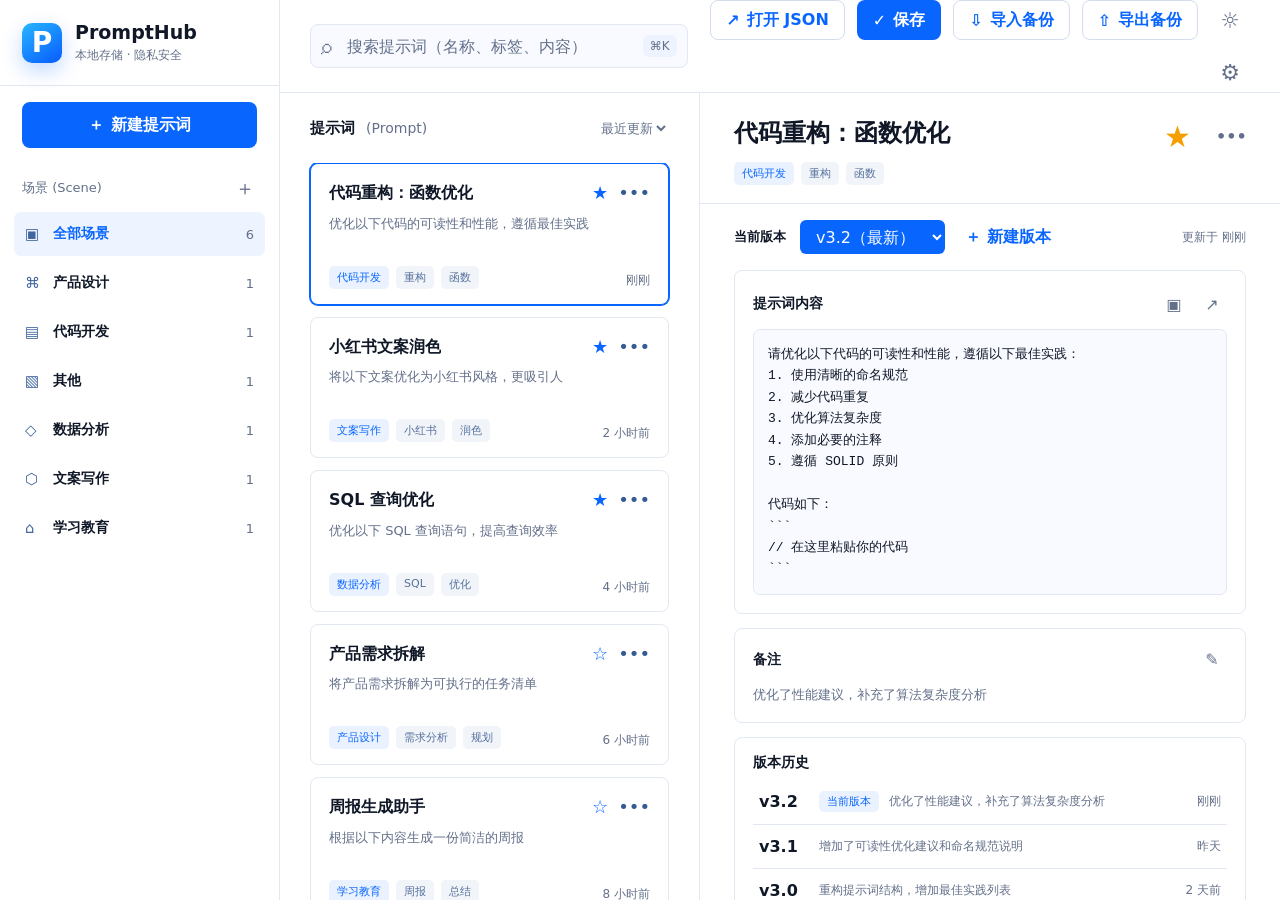
==== index.html @ c5b08ed6 "Add files via upload" ====
<!doctype html>
<html lang="zh-CN">
  <head>
    <meta charset="UTF-8" />
    <meta name="viewport" content="width=device-width, initial-scale=1.0" />
    <meta name="color-scheme" content="light dark" />
    <title>PromptHub</title>
    <meta name="application-name" content="PromptHub" />
    <meta name="apple-mobile-web-app-title" content="PromptHub" />
    <meta name="apple-mobile-web-app-capable" content="yes" />
    <meta name="mobile-web-app-capable" content="yes" />
    <meta name="theme-color" content="#0866ff" />
    <link rel="manifest" href="./manifest.webmanifest" />
    <link rel="icon" href="./icons/icon-192.png" sizes="192x192" />
    <link rel="apple-touch-icon" href="./icons/icon-192.png" />
    <link rel="stylesheet" href="./styles.css" />
  </head>
  <body>
    <div id="app" class="app-shell">
      <aside class="sidebar">
        <div class="brand">
          <div class="brand-mark">P</div>
          <div>
            <h1>PromptHub</h1>
            <p>本地存储 · 隐私安全</p>
          </div>
        </div>

        <button id="newPromptButton" class="primary-button new-prompt-button" type="button">
          <span aria-hidden="true">＋</span>
          新建提示词
        </button>

        <div class="sidebar-section">
          <div class="section-heading">
            <span>场景 (Scene)</span>
            <button id="newSceneButton" class="bare-icon-button" type="button" title="新建场景" aria-label="新建场景">＋</button>
          </div>
          <nav id="sceneList" class="scene-list" aria-label="场景列表"></nav>
        </div>

        <div class="sidebar-footer">
          <button id="manageButton" class="sidebar-footer-button" type="button">
            <span class="nav-icon" aria-hidden="true">⚙</span>
            <span>管理</span>
            <span aria-hidden="true">‹</span>
          </button>
        </div>
      </aside>

      <section class="main-shell">
        <header class="topbar">
          <label class="global-search">
            <span class="search-icon" aria-hidden="true">⌕</span>
            <input id="searchInput" type="search" placeholder="搜索提示词（名称、标签、内容）" />
            <kbd>⌘K</kbd>
          </label>

          <div class="topbar-actions">
            <button id="openJsonButton" class="outline-button" type="button"><span aria-hidden="true">↗</span>打开 JSON</button>
            <button id="saveFileButton" class="primary-button" type="button"><span aria-hidden="true">✓</span>保存</button>
            <label class="outline-button file-button">
              <span aria-hidden="true">⇩</span>
              导入备份
              <input id="importFile" type="file" accept="application/json,.json" />
            </label>
            <button id="exportButton" class="outline-button" type="button"><span aria-hidden="true">⇧</span>导出备份</button>
            <button id="installButton" class="outline-button hidden" type="button"><span aria-hidden="true">＋</span>安装</button>
            <button id="themeButton" class="topbar-icon-button" type="button" title="切换主题" aria-label="切换主题">☼</button>
            <button id="settingsButton" class="topbar-icon-button" type="button" title="设置" aria-label="设置">⚙</button>
          </div>
        </header>

        <main class="content-grid">
          <section class="prompt-column">
            <div class="column-heading">
              <div>
                <strong>提示词</strong>
                <span>(Prompt)</span>
              </div>
              <select id="sortSelect" class="sort-select" aria-label="提示词排序">
                <option value="updated">最近更新</option>
                <option value="title">名称排序</option>
                <option value="favorite">收藏优先</option>
              </select>
            </div>
            <div id="promptList" class="prompt-list"></div>
            <div id="promptCount" class="prompt-count"></div>
          </section>

          <section class="detail-column">
            <div id="detailEmpty" class="empty-state">
              <div class="empty-icon">P</div>
              <h2>选择一条提示词</h2>
              <p>从左侧选择场景和提示词，或创建一条新资产。</p>
            </div>

            <div id="detailContent" class="detail-content hidden">
              <header class="detail-header">
                <div class="detail-heading-copy">
                  <h2 id="detailTitle"></h2>
                  <div id="tagList" class="tag-list"></div>
                </div>
                <div class="detail-header-actions">
                  <button id="favoritePromptButton" class="star-button" type="button" title="收藏" aria-label="收藏">☆</button>
                  <div class="menu-wrap">
                    <button id="promptMenuButton" class="more-button" type="button" title="更多操作" aria-label="更多操作">•••</button>
                    <div id="promptMenu" class="action-menu hidden">
                      <button id="editPromptButton" type="button">编辑提示词</button>
                      <button id="editVersionButton" type="button">编辑当前版本</button>
                      <button id="deleteVersionButton" class="danger-text" type="button">删除当前版本</button>
                      <button id="deletePromptButton" class="danger-text" type="button">删除提示词</button>
                    </div>
                  </div>
                </div>
              </header>

              <div class="version-toolbar">
                <div class="version-picker">
                  <strong>当前版本</strong>
                  <select id="versionSelect" aria-label="当前版本"></select>
                  <button id="newVersionButton" class="text-button" type="button">＋ 新建版本</button>
                </div>
                <span id="updatedAt" class="updated-at"></span>
              </div>

              <div class="detail-scroll">
                <section id="contentPanel" class="content-panel">
                  <div class="panel-title-row">
                    <h3>提示词内容</h3>
                    <div class="panel-icon-actions">
                      <button id="copyButton" class="mini-icon-button" type="button" title="复制内容" aria-label="复制内容">▣</button>
                      <button id="expandButton" class="mini-icon-button" type="button" title="展开内容" aria-label="展开内容">↗</button>
                    </div>
                  </div>
                  <pre id="promptContent"></pre>
                </section>

                <section class="note-panel">
                  <div class="panel-title-row">
                    <h3>备注</h3>
                    <button id="editNoteButton" class="mini-icon-button" type="button" title="编辑备注" aria-label="编辑备注">✎</button>
                  </div>
                  <p id="versionNote"></p>
                </section>

                <section class="history-panel">
                  <div class="panel-title-row">
                    <h3>版本历史</h3>
                  </div>
                  <div id="versionHistory" class="version-history"></div>
                  <button id="showAllVersionsButton" class="show-all-button" type="button">查看全部版本</button>
                </section>
              </div>
            </div>
          </section>
        </main>
      </section>
    </div>

    <dialog id="editorDialog">
      <form id="editorForm" method="dialog" class="editor-form">
        <div class="dialog-heading">
          <div>
            <p id="dialogEyebrow"></p>
            <h2 id="dialogTitle"></h2>
          </div>
          <button id="dialogCloseButton" class="dialog-close" type="button" aria-label="关闭">×</button>
        </div>
        <div id="formFields" class="form-fields"></div>
        <div class="dialog-actions">
          <button id="cancelDialogButton" class="outline-button" type="button">取消</button>
          <button class="primary-button" type="submit">保存</button>
        </div>
      </form>
    </dialog>

    <dialog id="manageDialog">
      <div class="manage-dialog">
        <div class="dialog-heading">
          <div>
            <p>LOCAL WORKSPACE</p>
            <h2>场景与数据管理</h2>
          </div>
          <button id="manageCloseButton" class="dialog-close" type="button" aria-label="关闭">×</button>
        </div>
        <div class="manage-body">
          <div id="storageStats" class="storage-stats"></div>
          <div class="storage-location">
            <span>本地存储位置</span>
            <code id="storageLocation"></code>
            <button id="revealStorageButton" class="outline-button" type="button">在 Finder 中显示</button>
          </div>
          <div class="storage-location">
            <span>连接的 JSON 文件</span>
            <code id="fileStatus"></code>
            <button id="saveFileFromManageButton" class="primary-button" type="button">保存到文件</button>
          </div>
          <div class="manage-actions">
            <button id="editSceneButton" class="outline-button" type="button">编辑当前场景</button>
            <button id="deleteSceneButton" class="danger-button" type="button">删除当前场景</button>
          </div>
          <p class="privacy-note">PromptHub 不上传提示词。默认数据保存在当前浏览器 IndexedDB 中；连接 JSON 文件后，点击“保存”会写回你选择的本地文件。</p>
        </div>
      </div>
    </dialog>

    <div id="toast" class="toast" role="status" aria-live="polite"></div>
    <script src="./app.js"></script>
  </body>
</html>
---- styles.css ----
:root {
  color-scheme: light;
  --bg: #f7f9fc;
  --surface: #ffffff;
  --surface-soft: #f8faff;
  --surface-blue: #eef4ff;
  --text: #101828;
  --muted: #63708a;
  --subtle: #8a96ad;
  --line: #e2e8f2;
  --line-strong: #d4ddeb;
  --blue: #0866ff;
  --blue-dark: #0053dc;
  --blue-soft: #eaf2ff;
  --danger: #d92d20;
  --warning: #f5a000;
  --shadow: 0 10px 28px rgba(34, 67, 128, 0.08);
  font-family: Inter, "SF Pro Display", "PingFang SC", "Microsoft YaHei", system-ui, sans-serif;
}

:root[data-theme="dark"] {
  color-scheme: dark;
  --bg: #111722;
  --surface: #171e2b;
  --surface-soft: #1c2534;
  --surface-blue: #172b4c;
  --text: #f3f6fb;
  --muted: #a7b2c8;
  --subtle: #7f8ba2;
  --line: #2b3648;
  --line-strong: #3a465a;
  --blue-soft: #183461;
  --shadow: 0 10px 28px rgba(0, 0, 0, 0.22);
}

* {
  box-sizing: border-box;
}

html,
body {
  margin: 0;
  min-width: 320px;
  min-height: 100%;
  background: var(--bg);
  color: var(--text);
}

button,
input,
select,
textarea {
  font: inherit;
}

button,
label,
select {
  -webkit-tap-highlight-color: transparent;
}

button {
  cursor: pointer;
}

h1,
h2,
h3,
p,
pre {
  margin: 0;
}

.app-shell {
  display: grid;
  grid-template-columns: 280px minmax(0, 1fr);
  height: 100vh;
  min-height: 680px;
  overflow: hidden;
}

.sidebar {
  display: flex;
  min-width: 0;
  flex-direction: column;
  border-right: 1px solid var(--line);
  background: var(--surface);
}

.brand {
  display: flex;
  align-items: center;
  gap: 13px;
  height: 86px;
  padding: 16px 22px;
  border-bottom: 1px solid var(--line);
}

.brand-mark,
.empty-icon {
  display: grid;
  place-items: center;
  color: #fff;
  font-weight: 800;
  background: linear-gradient(145deg, #28b6ff, #075bff);
  box-shadow: 0 8px 20px rgba(8, 102, 255, 0.24);
}

.brand-mark {
  width: 40px;
  height: 40px;
  border-radius: 10px;
  font-size: 28px;
}

.brand h1 {
  font-size: 19px;
  line-height: 1.2;
}

.brand p {
  margin-top: 3px;
  color: var(--muted);
  font-size: 12px;
}

.primary-button,
.outline-button,
.danger-button {
  display: inline-flex;
  align-items: center;
  justify-content: center;
  gap: 7px;
  min-height: 40px;
  border: 1px solid transparent;
  border-radius: 8px;
  padding: 0 15px;
  font-weight: 650;
}

.primary-button {
  color: #fff;
  background: var(--blue);
}

.primary-button:hover {
  background: var(--blue-dark);
}

.primary-button.dirty {
  box-shadow: 0 0 0 3px rgba(8, 102, 255, 0.16);
}

.outline-button {
  color: var(--blue);
  border-color: var(--line-strong);
  background: var(--surface);
}

.outline-button:hover {
  border-color: #a9c4f4;
  background: var(--surface-blue);
}

.danger-button {
  color: var(--danger);
  border-color: rgba(217, 45, 32, 0.24);
  background: rgba(217, 45, 32, 0.06);
}

.new-prompt-button {
  margin: 16px 22px 22px;
  min-height: 46px;
}

.sidebar-section {
  min-height: 0;
  padding: 0 14px;
}

.section-heading {
  display: flex;
  align-items: center;
  justify-content: space-between;
  padding: 4px 8px 10px;
  color: var(--muted);
  font-size: 13px;
}

.bare-icon-button,
.topbar-icon-button,
.mini-icon-button,
.more-button,
.star-button,
.dialog-close {
  display: grid;
  place-items: center;
  border: 0;
  background: transparent;
  color: var(--muted);
}

.bare-icon-button {
  width: 28px;
  height: 28px;
  border-radius: 6px;
  font-size: 20px;
}

.bare-icon-button:hover,
.topbar-icon-button:hover,
.mini-icon-button:hover,
.more-button:hover {
  color: var(--blue);
  background: var(--blue-soft);
}

.scene-list {
  display: grid;
  gap: 5px;
}

.scene-item {
  display: grid;
  grid-template-columns: 28px minmax(0, 1fr) auto;
  align-items: center;
  width: 100%;
  min-height: 44px;
  border: 0;
  border-radius: 7px;
  padding: 0 11px;
  background: transparent;
  color: var(--text);
  text-align: left;
}

.scene-item:hover,
.scene-item.active {
  background: var(--surface-blue);
}

.scene-item.active {
  color: var(--blue);
}

.scene-icon {
  color: #41669f;
  font-size: 15px;
}

.scene-name {
  overflow: hidden;
  font-size: 14px;
  font-weight: 600;
  text-overflow: ellipsis;
  white-space: nowrap;
}

.scene-count {
  color: var(--muted);
  font-size: 13px;
}

.sidebar-footer {
  margin-top: auto;
  padding: 16px 22px;
}

.sidebar-footer-button {
  display: grid;
  grid-template-columns: 24px 1fr auto;
  align-items: center;
  width: 100%;
  min-height: 48px;
  border: 0;
  border-top: 1px solid var(--line);
  background: transparent;
  color: var(--text);
  text-align: left;
  font-weight: 650;
}

.main-shell {
  display: flex;
  min-width: 0;
  flex-direction: column;
}

.topbar {
  display: flex;
  align-items: center;
  justify-content: space-between;
  flex: 0 0 86px;
  gap: 20px;
  padding: 0 30px;
  border-bottom: 1px solid var(--line);
  background: var(--surface);
}

.global-search {
  display: grid;
  grid-template-columns: 24px minmax(0, 1fr) auto;
  align-items: center;
  width: min(410px, 48vw);
  min-height: 44px;
  border: 1px solid var(--line);
  border-radius: 8px;
  padding: 0 10px;
  background: var(--surface-soft);
}

.global-search:focus-within {
  border-color: #8bb4ff;
  box-shadow: 0 0 0 3px rgba(8, 102, 255, 0.1);
}

.global-search input {
  min-width: 0;
  border: 0;
  outline: 0;
  background: transparent;
  color: var(--text);
}

.global-search input::placeholder {
  color: var(--muted);
}

.search-icon {
  color: var(--muted);
  font-size: 21px;
}

kbd {
  border-radius: 6px;
  padding: 4px 7px;
  color: var(--muted);
  background: var(--surface-blue);
  font-family: inherit;
  font-size: 12px;
}

.topbar-actions {
  display: flex;
  align-items: center;
  justify-content: flex-end;
  gap: 12px;
  flex-wrap: wrap;
}

.topbar-icon-button {
  width: 40px;
  height: 40px;
  border-radius: 8px;
  font-size: 22px;
}

.file-button {
  position: relative;
  cursor: pointer;
}

.file-button input {
  position: absolute;
  inset: 0;
  opacity: 0;
  cursor: pointer;
}

.content-grid {
  display: grid;
  grid-template-columns: 420px minmax(0, 1fr);
  min-height: 0;
  flex: 1;
}

.prompt-column,
.detail-column {
  min-width: 0;
  min-height: 0;
  background: var(--surface);
}

.prompt-column {
  display: flex;
  flex-direction: column;
  border-right: 1px solid var(--line);
}

.column-heading {
  display: flex;
  align-items: center;
  justify-content: space-between;
  min-height: 70px;
  padding: 0 30px;
}

.column-heading strong {
  font-size: 15px;
}

.column-heading span {
  margin-left: 6px;
  color: var(--muted);
  font-size: 14px;
}

.sort-select {
  border: 0;
  outline: 0;
  background: transparent;
  color: var(--muted);
  font-size: 13px;
}

.prompt-list {
  display: grid;
  align-content: start;
  gap: 12px;
  min-height: 0;
  overflow: auto;
  padding: 0 30px 16px;
}

.prompt-card {
  position: relative;
  display: block;
  width: 100%;
  min-height: 138px;
  border: 1px solid var(--line);
  border-radius: 8px;
  padding: 18px 18px 15px;
  background: var(--surface);
  color: var(--text);
  text-align: left;
  transition:
    border-color 140ms ease,
    box-shadow 140ms ease;
}

.prompt-card:hover {
  border-color: #b6ccf4;
  box-shadow: var(--shadow);
}

.prompt-card.active {
  border-color: var(--blue);
  box-shadow: 0 0 0 1px var(--blue);
}

.prompt-card-title {
  display: flex;
  align-items: flex-start;
  justify-content: space-between;
  gap: 14px;
}

.prompt-card h3 {
  overflow: hidden;
  font-size: 16px;
  line-height: 1.35;
  text-overflow: ellipsis;
  white-space: nowrap;
}

.card-actions {
  display: flex;
  align-items: center;
  gap: 10px;
  color: #355b93;
  font-size: 18px;
}

.card-star {
  color: var(--blue);
}

.prompt-summary {
  display: -webkit-box;
  overflow: hidden;
  min-height: 40px;
  margin-top: 10px;
  color: var(--muted);
  font-size: 13px;
  line-height: 1.55;
  -webkit-box-orient: vertical;
  -webkit-line-clamp: 2;
}

.card-footer {
  display: flex;
  align-items: flex-end;
  justify-content: space-between;
  gap: 12px;
  margin-top: 12px;
}

.card-tags,
.tag-list {
  display: flex;
  min-width: 0;
  flex-wrap: wrap;
  gap: 7px;
}

.tag {
  border-radius: 5px;
  padding: 4px 8px;
  color: #55709d;
  background: #f1f4f9;
  font-size: 11px;
  white-space: nowrap;
}

:root[data-theme="dark"] .tag {
  background: #242f40;
}

.tag.primary {
  color: var(--blue);
  background: var(--blue-soft);
}

.card-time {
  flex: 0 0 auto;
  color: var(--muted);
  font-size: 12px;
}

.prompt-count {
  flex: 0 0 46px;
  padding-top: 10px;
  color: var(--muted);
  border-top: 1px solid var(--line);
  text-align: center;
  font-size: 13px;
}

.detail-column {
  position: relative;
}

.detail-content {
  display: flex;
  height: 100%;
  min-height: 0;
  flex-direction: column;
}

.hidden {
  display: none !important;
}

.detail-header {
  display: flex;
  align-items: flex-start;
  justify-content: space-between;
  gap: 24px;
  padding: 25px 34px 18px;
  border-bottom: 1px solid var(--line);
}

.detail-heading-copy {
  min-width: 0;
}

.detail-header h2 {
  margin-bottom: 14px;
  font-size: 24px;
  line-height: 1.25;
}

.detail-header-actions {
  display: flex;
  align-items: center;
  gap: 16px;
}

.star-button {
  width: 36px;
  height: 36px;
  color: var(--warning);
  font-size: 30px;
}

.more-button {
  width: 36px;
  height: 36px;
  border-radius: 8px;
  font-weight: 800;
}

.menu-wrap {
  position: relative;
}

.action-menu {
  position: absolute;
  z-index: 20;
  top: 42px;
  right: 0;
  width: 150px;
  overflow: hidden;
  border: 1px solid var(--line);
  border-radius: 8px;
  background: var(--surface);
  box-shadow: var(--shadow);
}

.action-menu button {
  width: 100%;
  min-height: 40px;
  border: 0;
  padding: 0 14px;
  background: transparent;
  color: var(--text);
  text-align: left;
}

.action-menu button:hover {
  background: var(--surface-blue);
}

.action-menu .danger-text {
  color: var(--danger);
}

.version-toolbar {
  display: flex;
  align-items: center;
  justify-content: space-between;
  gap: 20px;
  min-height: 66px;
  padding: 0 34px;
}

.version-picker {
  display: flex;
  align-items: center;
  gap: 14px;
}

.version-picker strong {
  font-size: 13px;
}

.version-picker select {
  min-width: 145px;
  height: 34px;
  border: 0;
  border-radius: 6px;
  padding: 0 12px;
  background: var(--blue);
  color: #fff;
  outline: 0;
}

.text-button {
  border: 0;
  background: transparent;
  color: var(--blue);
  font-weight: 600;
}

.updated-at {
  color: var(--muted);
  font-size: 12px;
}

.detail-scroll {
  display: grid;
  align-content: start;
  gap: 14px;
  min-height: 0;
  overflow: auto;
  padding: 0 34px 30px;
}

.content-panel,
.note-panel,
.history-panel {
  border: 1px solid var(--line);
  border-radius: 8px;
  background: var(--surface);
}

.content-panel {
  padding: 18px;
}

.panel-title-row {
  display: flex;
  align-items: center;
  justify-content: space-between;
  gap: 16px;
}

.panel-title-row h3 {
  font-size: 14px;
}

.panel-icon-actions {
  display: flex;
  gap: 8px;
}

.mini-icon-button {
  width: 30px;
  height: 30px;
  border-radius: 6px;
  font-size: 16px;
}

.content-panel pre {
  min-height: 235px;
  max-height: 38vh;
  overflow: auto;
  margin-top: 10px;
  border: 1px solid var(--line);
  border-radius: 7px;
  padding: 14px;
  background: var(--surface-soft);
  color: var(--text);
  font-family: "SFMono-Regular", Consolas, "Liberation Mono", monospace;
  font-size: 13px;
  line-height: 1.65;
  white-space: pre-wrap;
  word-break: break-word;
}

.content-panel.expanded {
  position: fixed;
  z-index: 50;
  inset: 24px;
  display: flex;
  flex-direction: column;
  box-shadow: 0 20px 80px rgba(13, 30, 60, 0.28);
}

.content-panel.expanded pre {
  max-height: none;
  flex: 1;
}

.note-panel {
  padding: 16px 18px;
}

.note-panel p {
  margin-top: 10px;
  color: var(--muted);
  font-size: 13px;
  line-height: 1.6;
}

.history-panel {
  padding: 16px 18px 8px;
}

.version-history {
  margin-top: 8px;
}

.history-row {
  display: grid;
  grid-template-columns: 48px minmax(0, 1fr) auto;
  align-items: center;
  gap: 12px;
  width: 100%;
  min-height: 44px;
  border: 0;
  border-top: 1px solid var(--line);
  background: transparent;
  color: var(--text);
  text-align: left;
}

.history-row:first-child {
  border-top: 0;
}

.history-row:hover {
  color: var(--blue);
}

.history-label {
  font-weight: 700;
}

.current-pill {
  display: inline-block;
  margin-right: 10px;
  border-radius: 5px;
  padding: 3px 8px;
  color: var(--blue);
  background: var(--blue-soft);
  font-size: 11px;
}

.history-notes,
.history-time {
  overflow: hidden;
  color: var(--muted);
  font-size: 12px;
  text-overflow: ellipsis;
  white-space: nowrap;
}

.show-all-button {
  width: 100%;
  min-height: 38px;
  border: 0;
  border-top: 1px solid var(--line);
  background: transparent;
  color: var(--blue);
  font-size: 12px;
}

.empty-state {
  display: grid;
  place-content: center;
  height: 100%;
  padding: 30px;
  color: var(--muted);
  text-align: center;
}

.empty-icon {
  width: 52px;
  height: 52px;
  margin: 0 auto 18px;
  border-radius: 14px;
  font-size: 32px;
}

.empty-state h2 {
  color: var(--text);
  font-size: 20px;
}

.empty-state p {
  margin-top: 8px;
  font-size: 13px;
}

dialog {
  width: min(680px, calc(100vw - 28px));
  max-height: 88vh;
  overflow: hidden;
  border: 1px solid var(--line);
  border-radius: 10px;
  padding: 0;
  background: var(--surface);
  color: var(--text);
  box-shadow: 0 30px 90px rgba(13, 30, 60, 0.28);
}

dialog::backdrop {
  background: rgba(18, 30, 50, 0.45);
  backdrop-filter: blur(2px);
}

.editor-form,
.manage-dialog {
  display: flex;
  max-height: 88vh;
  flex-direction: column;
}

.dialog-heading {
  display: flex;
  align-items: center;
  justify-content: space-between;
  gap: 18px;
  padding: 20px 22px;
  border-bottom: 1px solid var(--line);
}

.dialog-heading p {
  margin-bottom: 4px;
  color: var(--blue);
  font-size: 11px;
  font-weight: 750;
}

.dialog-heading h2 {
  font-size: 20px;
}

.dialog-close {
  width: 36px;
  height: 36px;
  border-radius: 8px;
  font-size: 24px;
}

.form-fields {
  display: grid;
  gap: 15px;
  overflow: auto;
  padding: 20px 22px;
}

.field {
  display: grid;
  gap: 7px;
}

.field label {
  color: var(--text);
  font-size: 13px;
  font-weight: 650;
}

.field input,
.field textarea,
.field select {
  width: 100%;
  border: 1px solid var(--line-strong);
  border-radius: 7px;
  padding: 10px 11px;
  outline: 0;
  background: var(--surface-soft);
  color: var(--text);
}

.field input,
.field select {
  min-height: 42px;
}

.field textarea {
  min-height: 100px;
  resize: vertical;
  line-height: 1.55;
}

.field textarea.tall {
  min-height: 250px;
  font-family: "SFMono-Regular", Consolas, monospace;
}

.field input:focus,
.field textarea:focus,
.field select:focus {
  border-color: #76a8ff;
  box-shadow: 0 0 0 3px rgba(8, 102, 255, 0.1);
}

.dialog-actions {
  display: flex;
  justify-content: flex-end;
  gap: 10px;
  padding: 16px 22px 20px;
  border-top: 1px solid var(--line);
}

.manage-body {
  display: grid;
  gap: 18px;
  padding: 22px;
}

.storage-stats {
  display: grid;
  grid-template-columns: repeat(4, 1fr);
  gap: 10px;
}

.stat-card {
  border: 1px solid var(--line);
  border-radius: 8px;
  padding: 14px;
  background: var(--surface-soft);
}

.stat-card strong {
  display: block;
  font-size: 24px;
  overflow: hidden;
  text-overflow: ellipsis;
  white-space: nowrap;
}

.stat-card span {
  color: var(--muted);
  font-size: 12px;
}

.manage-actions {
  display: flex;
  gap: 10px;
}

.storage-location {
  display: grid;
  grid-template-columns: minmax(0, 1fr) auto;
  gap: 8px 12px;
  align-items: center;
  border: 1px solid var(--line);
  border-radius: 8px;
  padding: 14px;
  background: var(--surface-soft);
}

.storage-location > span {
  grid-column: 1 / -1;
  color: var(--muted);
  font-size: 12px;
  font-weight: 650;
}

.storage-location code {
  overflow: hidden;
  color: var(--text);
  font-size: 12px;
  line-height: 1.5;
  text-overflow: ellipsis;
  white-space: nowrap;
}

.privacy-note {
  color: var(--muted);
  font-size: 12px;
  line-height: 1.6;
}

.toast {
  position: fixed;
  z-index: 100;
  right: 22px;
  bottom: 22px;
  transform: translateY(12px);
  opacity: 0;
  pointer-events: none;
  border-radius: 8px;
  padding: 12px 15px;
  background: #101828;
  color: #fff;
  box-shadow: var(--shadow);
  font-size: 13px;
  font-weight: 650;
  transition:
    opacity 160ms ease,
    transform 160ms ease;
}

.toast.visible {
  transform: translateY(0);
  opacity: 1;
}

@media (max-width: 1120px) {
  .app-shell {
    grid-template-columns: 230px minmax(0, 1fr);
  }

  .content-grid {
    grid-template-columns: 350px minmax(0, 1fr);
  }

  .topbar {
    padding-inline: 20px;
  }

  .prompt-list,
  .column-heading {
    padding-inline: 20px;
  }

  .detail-header,
  .version-toolbar {
    padding-inline: 24px;
  }

  .detail-scroll {
    padding-inline: 24px;
  }

  .topbar-actions {
    gap: 8px;
  }
}

@media (max-width: 820px) {
  .app-shell {
    display: block;
    height: auto;
    min-height: 100vh;
    overflow: visible;
  }

  .sidebar {
    border-right: 0;
    border-bottom: 1px solid var(--line);
  }

  .brand {
    height: 74px;
  }

  .new-prompt-button {
    margin-block: 12px;
  }

  .sidebar-section {
    padding-bottom: 14px;
  }

  .scene-list {
    display: flex;
    overflow-x: auto;
  }

  .scene-item {
    min-width: 150px;
  }

  .sidebar-footer {
    display: none;
  }

  .topbar {
    position: sticky;
    z-index: 15;
    top: 0;
    flex-wrap: wrap;
    height: auto;
    min-height: 76px;
    padding: 12px 16px;
  }

  .global-search {
    width: 100%;
  }

  .topbar-actions {
    width: 100%;
    justify-content: flex-end;
  }

  .topbar-actions .outline-button,
  .topbar-actions .primary-button {
    min-height: 36px;
    padding-inline: 10px;
    font-size: 13px;
  }

  .content-grid {
    display: block;
  }

  .prompt-column {
    max-height: 480px;
    border-right: 0;
    border-bottom: 1px solid var(--line);
  }

  .detail-column {
    min-height: 720px;
  }
}

@media (max-width: 560px) {
  .topbar-icon-button:nth-last-child(1) {
    display: none;
  }

  .column-heading,
  .prompt-list,
  .detail-header,
  .version-toolbar,
  .detail-scroll {
    padding-inline: 14px;
  }

  .detail-header,
  .version-toolbar {
    align-items: flex-start;
    flex-direction: column;
  }

  .detail-header-actions {
    position: absolute;
    top: 18px;
    right: 12px;
  }

  .version-picker {
    align-items: flex-start;
    flex-wrap: wrap;
  }

  .updated-at {
    align-self: flex-end;
  }

  .history-row {
    grid-template-columns: 44px minmax(0, 1fr);
  }

  .history-time {
    display: none;
  }

  .storage-stats {
    grid-template-columns: 1fr;
  }

  .storage-location {
    grid-template-columns: 1fr;
  }
}
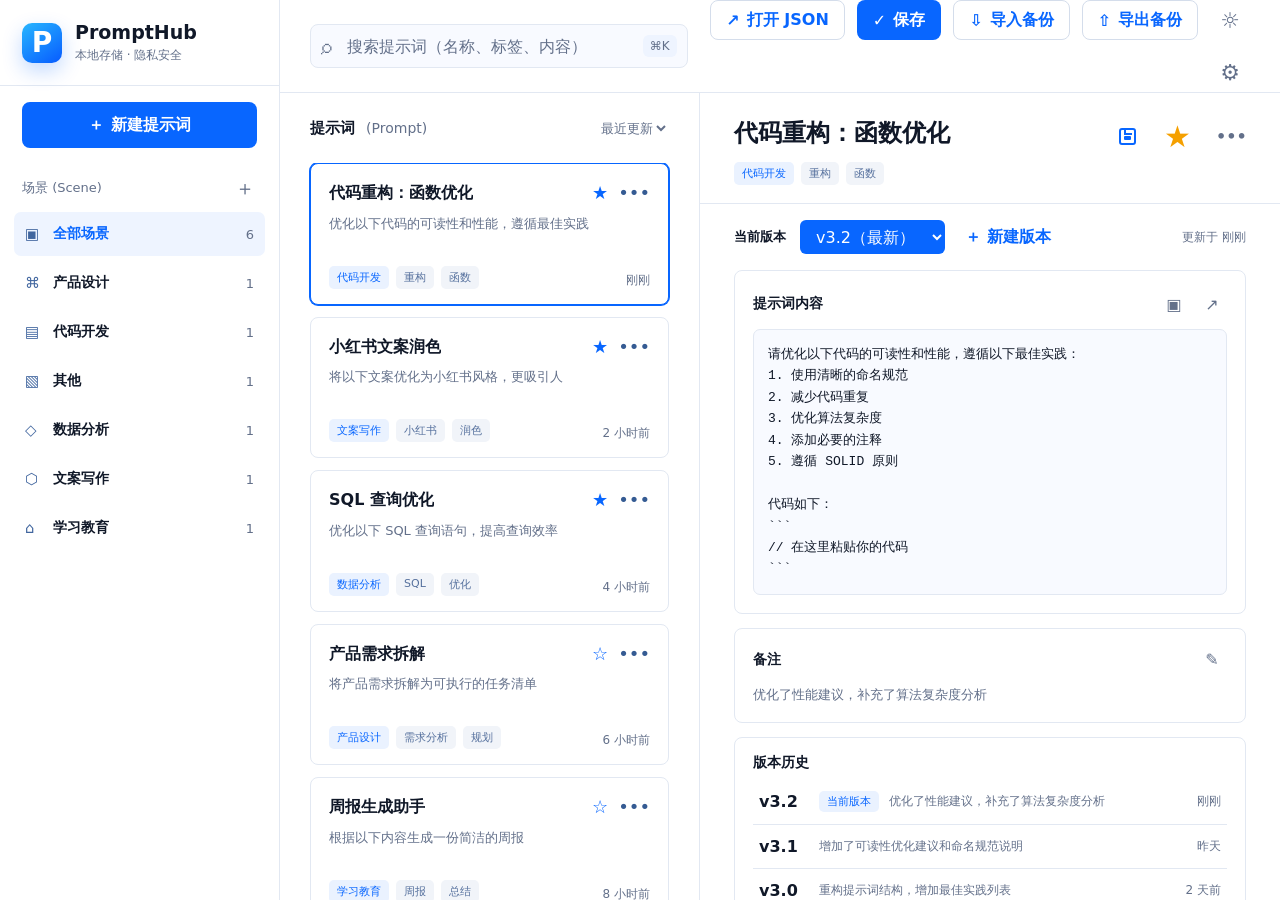
==== commit c48d8b50: "Add per-prompt backup workflow" ====
--- a/index.html
+++ b/index.html
@@ -62,7 +62,7 @@
             <label class="outline-button file-button">
               <span aria-hidden="true">⇩</span>
               导入备份
-              <input id="importFile" type="file" accept="application/json,.json" />
+              <input id="importFile" type="file" accept="application/json,.json,application/zip,.zip" multiple />
             </label>
             <button id="exportButton" class="outline-button" type="button"><span aria-hidden="true">⇧</span>导出备份</button>
             <button id="installButton" class="outline-button hidden" type="button"><span aria-hidden="true">＋</span>安装</button>
@@ -102,6 +102,9 @@
                   <div id="tagList" class="tag-list"></div>
                 </div>
                 <div class="detail-header-actions">
+                  <button id="savePromptFileButton" class="mini-icon-button storage-card-button" type="button" title="保存当前提示词 JSON" aria-label="保存当前提示词 JSON">
+                    <span class="storage-card-icon" aria-hidden="true"></span>
+                  </button>
                   <button id="favoritePromptButton" class="star-button" type="button" title="收藏" aria-label="收藏">☆</button>
                   <div class="menu-wrap">
                     <button id="promptMenuButton" class="more-button" type="button" title="更多操作" aria-label="更多操作">•••</button>
@@ -189,18 +192,18 @@
           <div class="storage-location">
             <span>本地存储位置</span>
             <code id="storageLocation"></code>
-            <button id="revealStorageButton" class="outline-button" type="button">在 Finder 中显示</button>
+            <button id="revealStorageButton" class="outline-button" type="button">导出备份</button>
           </div>
           <div class="storage-location">
-            <span>连接的 JSON 文件</span>
+            <span>连接的备份文件夹</span>
             <code id="fileStatus"></code>
-            <button id="saveFileFromManageButton" class="primary-button" type="button">保存到文件</button>
+            <button id="saveFileFromManageButton" class="primary-button" type="button">保存到文件夹</button>
           </div>
           <div class="manage-actions">
             <button id="editSceneButton" class="outline-button" type="button">编辑当前场景</button>
             <button id="deleteSceneButton" class="danger-button" type="button">删除当前场景</button>
           </div>
-          <p class="privacy-note">PromptHub 不上传提示词。默认数据保存在当前浏览器 IndexedDB 中；连接 JSON 文件后，点击“保存”会写回你选择的本地文件。</p>
+          <p class="privacy-note">PromptHub 不上传提示词。默认数据保存在当前浏览器 IndexedDB 中；点击“保存”会把每条提示词写成独立 JSON 并保存到你选择的本地文件夹。</p>
         </div>
       </div>
     </dialog>
--- a/styles.css
+++ b/styles.css
@@ -711,6 +711,41 @@
   font-size: 16px;
 }
 
+.storage-card-button {
+  color: var(--blue);
+}
+
+.storage-card-icon {
+  position: relative;
+  display: block;
+  width: 17px;
+  height: 17px;
+  border: 2px solid currentColor;
+  border-radius: 3px;
+}
+
+.storage-card-icon::before {
+  position: absolute;
+  top: -2px;
+  right: 2px;
+  width: 6px;
+  height: 5px;
+  border-left: 2px solid currentColor;
+  border-bottom: 2px solid currentColor;
+  content: "";
+}
+
+.storage-card-icon::after {
+  position: absolute;
+  right: 3px;
+  bottom: 3px;
+  left: 3px;
+  height: 4px;
+  border-radius: 1px;
+  background: currentColor;
+  content: "";
+}
+
 .content-panel pre {
   min-height: 235px;
   max-height: 38vh;
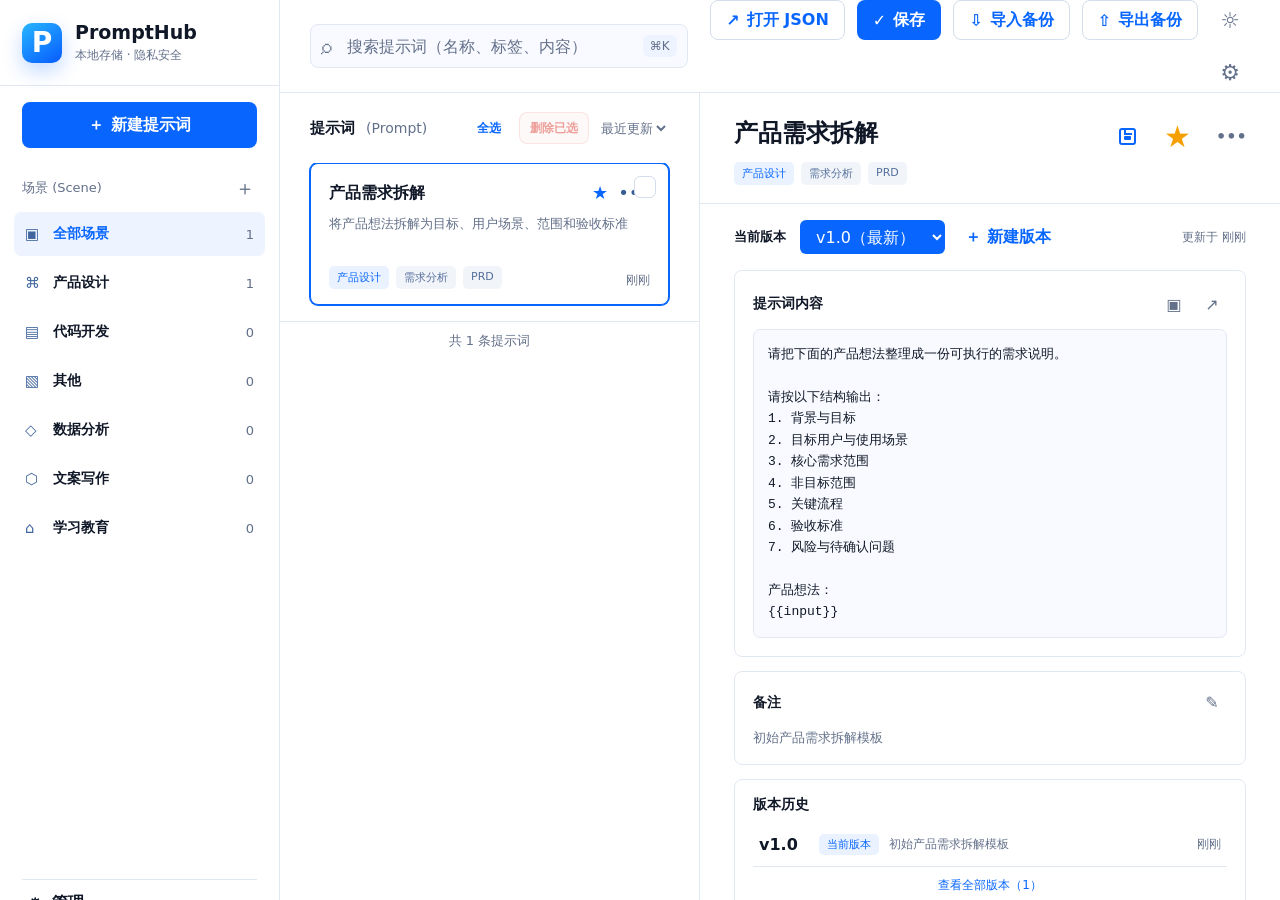
==== commit f91bc47e: "update" ====
--- a/index.html
+++ b/index.html
@@ -78,11 +78,15 @@
                 <strong>提示词</strong>
                 <span>(Prompt)</span>
               </div>
-              <select id="sortSelect" class="sort-select" aria-label="提示词排序">
-                <option value="updated">最近更新</option>
-                <option value="title">名称排序</option>
-                <option value="favorite">收藏优先</option>
-              </select>
+              <div class="prompt-list-actions">
+                <button id="selectVisiblePromptsButton" class="text-button compact-action" type="button">全选</button>
+                <button id="deleteSelectedPromptsButton" class="danger-button compact-action" type="button" disabled>删除已选</button>
+                <select id="sortSelect" class="sort-select" aria-label="提示词排序">
+                  <option value="updated">最近更新</option>
+                  <option value="title">名称排序</option>
+                  <option value="favorite">收藏优先</option>
+                </select>
+              </div>
             </div>
             <div id="promptList" class="prompt-list"></div>
             <div id="promptCount" class="prompt-count"></div>
--- a/styles.css
+++ b/styles.css
@@ -391,6 +391,7 @@
   display: flex;
   align-items: center;
   justify-content: space-between;
+  gap: 14px;
   min-height: 70px;
   padding: 0 30px;
 }
@@ -411,6 +412,25 @@
   background: transparent;
   color: var(--muted);
   font-size: 13px;
+}
+
+.prompt-list-actions {
+  display: flex;
+  align-items: center;
+  justify-content: flex-end;
+  gap: 8px;
+}
+
+.compact-action {
+  min-height: 32px;
+  padding: 0 10px;
+  font-size: 12px;
+  white-space: nowrap;
+}
+
+.compact-action:disabled {
+  cursor: not-allowed;
+  opacity: 0.45;
 }
 
 .prompt-list {
@@ -432,6 +452,7 @@
   padding: 18px 18px 15px;
   background: var(--surface);
   color: var(--text);
+  cursor: pointer;
   text-align: left;
   transition:
     border-color 140ms ease,
@@ -443,16 +464,48 @@
   box-shadow: var(--shadow);
 }
 
+.prompt-card:focus-visible {
+  outline: 3px solid rgba(8, 102, 255, 0.18);
+  outline-offset: 2px;
+}
+
 .prompt-card.active {
   border-color: var(--blue);
   box-shadow: 0 0 0 1px var(--blue);
 }
 
+.prompt-card.selected {
+  border-color: #6aa2ff;
+  background: var(--surface-blue);
+}
+
+.prompt-select-button {
+  position: absolute;
+  top: 12px;
+  right: 12px;
+  display: grid;
+  place-items: center;
+  width: 22px;
+  height: 22px;
+  border: 1px solid var(--line-strong);
+  border-radius: 6px;
+  background: var(--surface);
+  color: var(--blue);
+  font-size: 14px;
+  font-weight: 800;
+}
+
+.prompt-select-button:hover,
+.prompt-select-button.selected {
+  border-color: var(--blue);
+  background: var(--blue-soft);
+}
+
 .prompt-card-title {
   display: flex;
   align-items: flex-start;
   justify-content: space-between;
-  gap: 14px;
+  gap: 42px;
 }
 
 .prompt-card h3 {
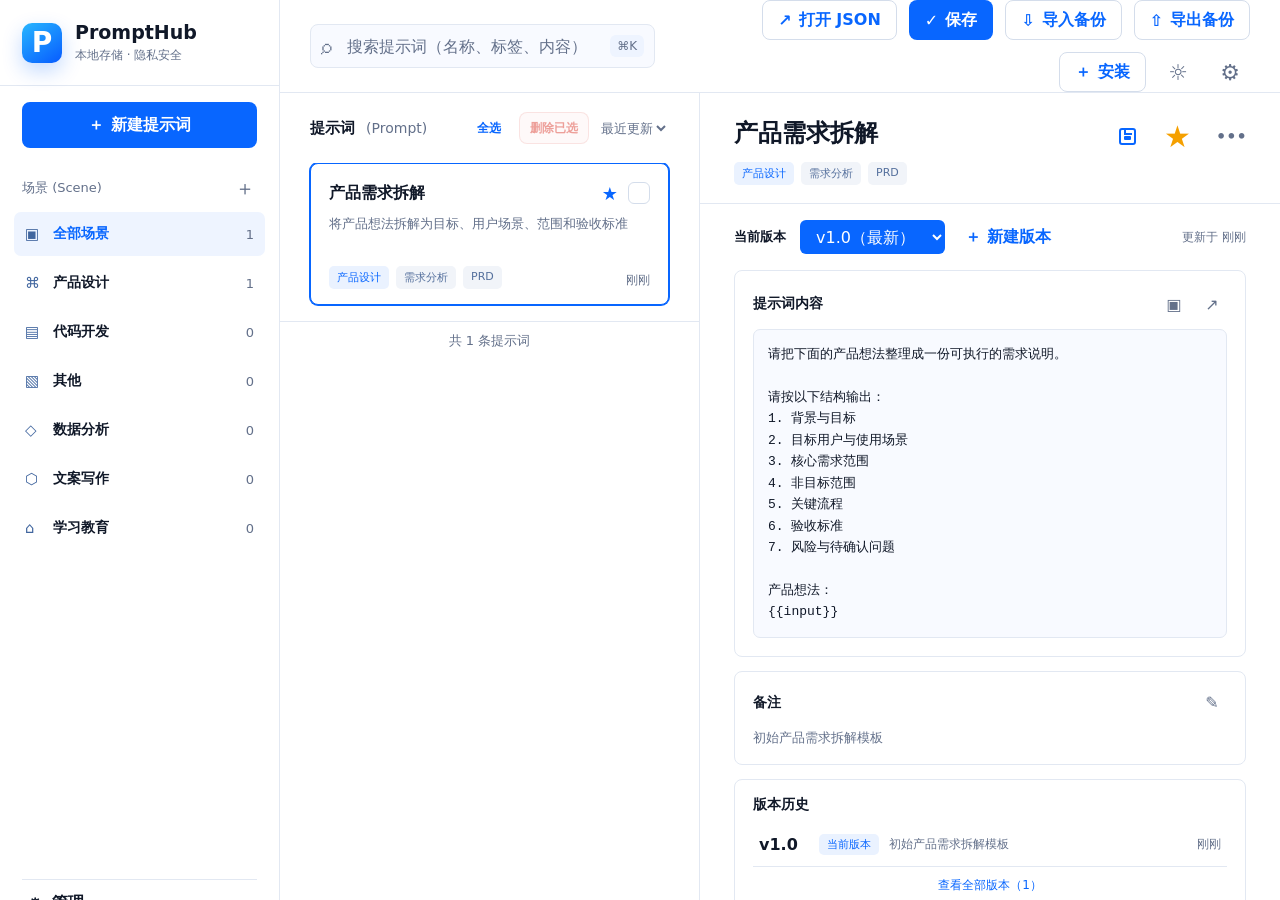
==== commit e31c81f6: "feet: update the list" ====
--- a/index.html
+++ b/index.html
@@ -65,7 +65,7 @@
               <input id="importFile" type="file" accept="application/json,.json,application/zip,.zip" multiple />
             </label>
             <button id="exportButton" class="outline-button" type="button"><span aria-hidden="true">⇧</span>导出备份</button>
-            <button id="installButton" class="outline-button hidden" type="button"><span aria-hidden="true">＋</span>安装</button>
+            <button id="installButton" class="outline-button" type="button"><span aria-hidden="true">＋</span>安装</button>
             <button id="themeButton" class="topbar-icon-button" type="button" title="切换主题" aria-label="切换主题">☼</button>
             <button id="settingsButton" class="topbar-icon-button" type="button" title="设置" aria-label="设置">⚙</button>
           </div>
--- a/styles.css
+++ b/styles.css
@@ -480,10 +480,8 @@
 }
 
 .prompt-select-button {
-  position: absolute;
-  top: 12px;
-  right: 12px;
-  display: grid;
+  display: grid;
+  flex: 0 0 auto;
   place-items: center;
   width: 22px;
   height: 22px;
@@ -505,7 +503,7 @@
   display: flex;
   align-items: flex-start;
   justify-content: space-between;
-  gap: 42px;
+  gap: 14px;
 }
 
 .prompt-card h3 {
@@ -516,16 +514,17 @@
   white-space: nowrap;
 }
 
-.card-actions {
-  display: flex;
-  align-items: center;
-  gap: 10px;
-  color: #355b93;
-  font-size: 18px;
-}
-
 .card-star {
   color: var(--blue);
+  flex: 0 0 auto;
+  font-size: 18px;
+}
+
+.card-inline-actions {
+  display: inline-flex;
+  align-items: center;
+  flex: 0 0 auto;
+  gap: 10px;
 }
 
 .prompt-summary {
